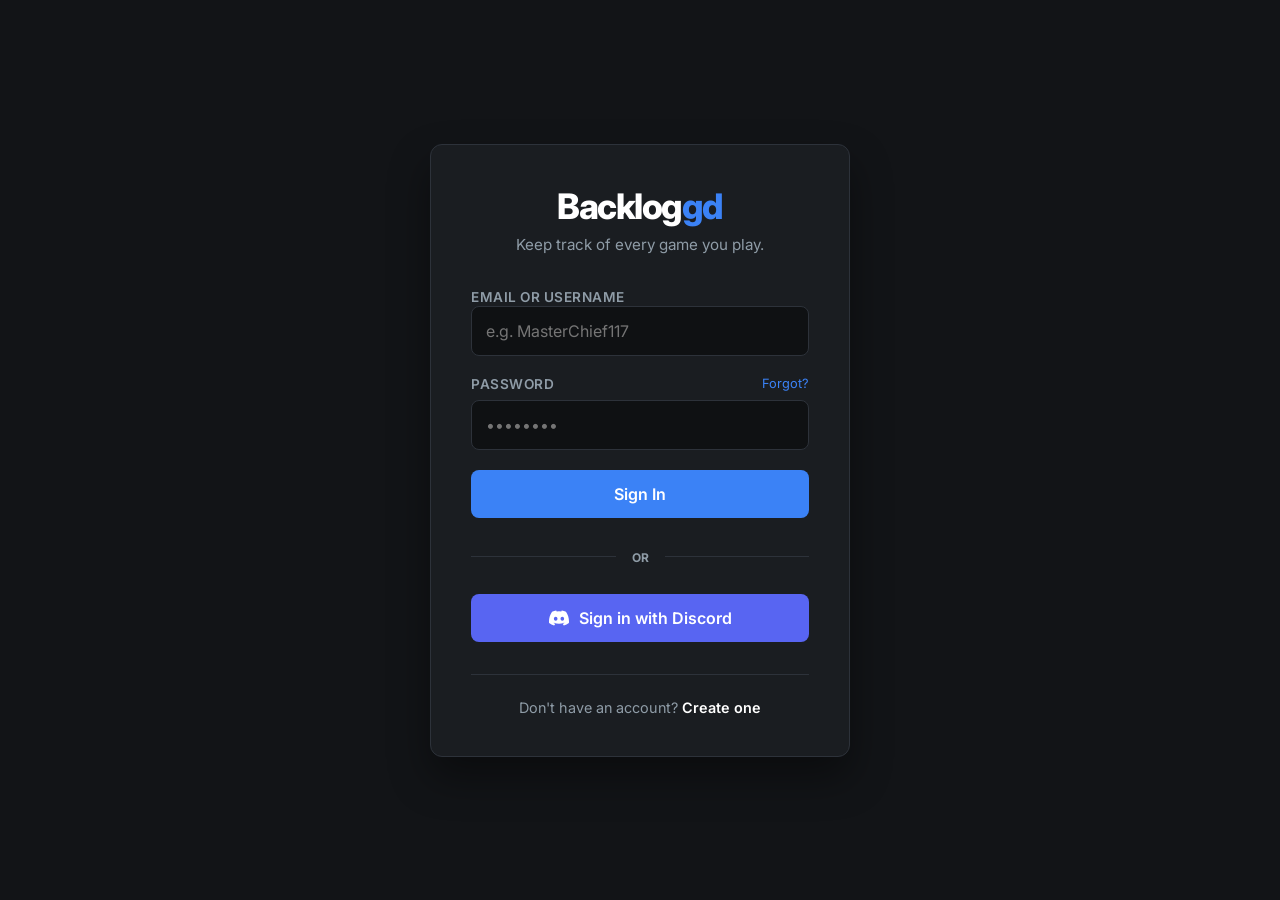
==== BacklogDotNet/BacklogDotNetUI.html @ 1031c8c7 "created login screen and accesstoken gathering" ====
<!DOCTYPE html>
<html lang="en">
<head>
    <meta charset="UTF-8">
    <meta name="viewport" content="width=device-width, initial-scale=1.0">
    <title>Login | Backloggd Inspired</title>
    <!-- Google Fonts for that clean, modern data-app look -->
    <link href="https://fonts.googleapis.com/css2?family=Inter:wght@400;600;700&display=swap" rel="stylesheet">
    <style>
        /* CSS Variables for easy theme management */
        :root {
            --bg-body: #121417;        /* Main dark background */
            --bg-card: #1a1d21;        /* Slightly lighter card background */
            --bg-input: #0f1113;       /* Deep inset for inputs */
            --border: #2d323a;         /* Subtle borders */
            --text-primary: #ffffff;   /* Bright white headings */
            --text-secondary: #cbd4dc; /* Main readable text */
            --text-muted: #8f9ca7;     /* Dimmed hints and labels */
            --accent: #3b82f6;         /* Signature Backloggd blue */
            --accent-hover: #2563eb;
            --danger: #ef4444;
            --discord: #5865F2;
        }

        * {
            box-sizing: border-box;
            margin: 0;
            padding: 0;
        }

        body {
            background-color: var(--bg-body);
            color: var(--text-secondary);
            font-family: 'Inter', -apple-system, BlinkMacSystemFont, "Segoe UI", Roboto, sans-serif;
            display: flex;
            justify-content: center;
            align-items: center;
            min-height: 100vh;
            padding: 20px;
        }

        /* Container & Card */
        .login-view {
            width: 100%;
            max-width: 420px;
        }

        .login-card {
            background-color: var(--bg-card);
            border: 1px solid var(--border);
            border-radius: 12px;
            padding: 40px;
            box-shadow: 0 20px 40px rgba(0, 0, 0, 0.4);
        }

        /* Header / Logo Section */
        .login-header {
            text-align: center;
            margin-bottom: 32px;
        }

        .logo {
            font-size: 2.2rem;
            font-weight: 800;
            letter-spacing: -1.5px;
            color: var(--text-primary);
            text-decoration: none;
            display: block;
            margin-bottom: 8px;
        }

        .logo span {
            color: var(--accent);
        }

        .subtitle {
            font-size: 0.95rem;
            color: var(--text-muted);
            font-weight: 400;
        }

        /* Form Styling */
        .form-group {
            margin-bottom: 20px;
        }

        .label-row {
            display: flex;
            justify-content: space-between;
            align-items: center;
            margin-bottom: 8px;
        }

        label {
            font-size: 0.85rem;
            font-weight: 600;
            color: var(--text-muted);
            text-transform: uppercase;
            letter-spacing: 0.5px;
        }

        .forgot-link {
            font-size: 0.8rem;
            color: var(--accent);
            text-decoration: none;
            transition: opacity 0.2s;
        }

        .forgot-link:hover {
            text-decoration: underline;
        }

        input {
            width: 100%;
            padding: 14px;
            background-color: var(--bg-input);
            border: 1px solid var(--border);
            border-radius: 8px;
            color: var(--text-primary);
            font-size: 1rem;
            font-family: inherit;
            transition: border-color 0.2s, box-shadow 0.2s;
        }

        input:focus {
            outline: none;
            border-color: var(--accent);
            box-shadow: 0 0 0 3px rgba(59, 130, 246, 0.15);
        }

        /* Buttons */
        .btn {
            display: flex;
            align-items: center;
            justify-content: center;
            width: 100%;
            padding: 14px;
            border-radius: 8px;
            font-size: 1rem;
            font-weight: 600;
            cursor: pointer;
            transition: transform 0.1s, filter 0.2s;
            border: none;
            font-family: inherit;
        }

        .btn:active {
            transform: scale(0.98);
        }

        .btn-primary {
            background-color: var(--accent);
            color: white;
            margin-top: 10px;
        }

        .btn-primary:hover {
            filter: brightness(1.1);
        }

        .btn-discord {
            background-color: var(--discord);
            color: white;
            margin-top: 12px;
        }

        /* Divider */
        .divider {
            position: relative;
            text-align: center;
            margin: 28px 0;
        }

        .divider::before {
            content: "";
            position: absolute;
            top: 50%;
            left: 0;
            width: 100%;
            height: 1px;
            background-color: var(--border);
            z-index: 1;
        }

        .divider span {
            position: relative;
            background-color: var(--bg-card);
            padding: 0 16px;
            color: var(--text-muted);
            font-size: 0.75rem;
            font-weight: 700;
            z-index: 2;
            text-transform: uppercase;
        }

        /* Footer */
        .login-footer {
            text-align: center;
            margin-top: 32px;
            padding-top: 24px;
            border-top: 1px solid var(--border);
            font-size: 0.9rem;
            color: var(--text-muted);
        }

        .login-footer a {
            color: var(--text-primary);
            text-decoration: none;
            font-weight: 600;
        }

        .login-footer a:hover {
            color: var(--accent);
        }

        /* Responsive Tweaks */
        @media (max-width: 480px) {
            .login-card {
                padding: 30px 20px;
            }
        }
    </style>
</head>
<body>

<div class="login-view">
    <div class="login-card">

        <header class="login-header">
            <a href="#" class="logo">Backlog<span>gd</span></a>
            <p class="subtitle">Keep track of every game you play.</p>
        </header>

        <form>
            <div class="form-group">
                <label for="email">Email or Username</label>
                <input type="text" id="email" placeholder="e.g. MasterChief117" required>
            </div>

            <div class="form-group">
                <div class="label-row">
                    <label for="password">Password</label>
                    <a href="#" class="forgot-link">Forgot?</a>
                </div>
                <input type="password" id="password" placeholder="••••••••" required>
            </div>

            <button type="button" class="btn btn-primary" onclick="login()">Sign In</button>
        </form>

        <div class="divider">
            <span>OR</span>
        </div>

        <button class="btn btn-discord">
            <svg style="width:20px; height:20px; margin-right:10px;" viewBox="0 0 24 24" fill="currentColor">
                <path d="M20.317 4.37a19.791 19.791 0 0 0-4.885-1.515.074.074 0 0 0-.079.037c-.21.375-.444.864-.608 1.25a18.27 18.27 0 0 0-5.487 0 12.64 12.64 0 0 0-.617-1.25.077.077 0 0 0-.079-.037A19.736 19.736 0 0 0 3.677 4.37a.07.07 0 0 0-.032.027C.533 9.046-.32 13.58.099 18.057a.082.082 0 0 0 .031.057 19.9 19.9 0 0 0 5.993 3.03.078.078 0 0 0 .084-.028 14.09 14.09 0 0 0 1.226-1.994.076.076 0 0 0-.041-.106 13.107 13.107 0 0 1-1.872-.892.077.077 0 0 1-.008-.128 10.23 10.23 0 0 0 .372-.292.074.074 0 0 1 .077-.01c3.928 1.793 8.18 1.793 12.062 0a.074.074 0 0 1 .078.01c.12.098.246.198.373.292a.077.077 0 0 1-.006.127 12.299 12.299 0 0 1-1.873.892.077.077 0 0 0-.041.107c.36.698.772 1.362 1.225 1.993a.076.076 0 0 0 .084.028 19.839 19.839 0 0 0 6.002-3.03.077.077 0 0 0 .032-.054c.5-5.177-.838-9.674-3.549-13.66a.06.06 0 0 0-.031-.03zM8.02 15.33c-1.183 0-2.157-1.085-2.157-2.419 0-1.333.955-2.419 2.157-2.419 1.21 0 2.176 1.096 2.157 2.42 0 1.333-.956 2.418-2.157 2.418zm7.975 0c-1.183 0-2.157-1.085-2.157-2.419 0-1.333.955-2.419 2.157-2.419 1.21 0 2.176 1.096 2.157 2.42 0 1.333-.946 2.418-2.157 2.418z"/>
            </svg>
            Sign in with Discord
        </button>

        <footer class="login-footer">
            Don't have an account? <a href="#">Create one</a>
        </footer>

    </div>
</div>
<script>
    const emailInput = document.getElementById('email');
    const passwordInput = document.getElementById('password');
    let accessToken;
    function login(){
        console.log(emailInput.value);
        console.log(passwordInput.value);
        
        const sendHttpRequest = (method, url, data) => {
        const promise = new Promise((resolve, reject) => {
            const xhr = new XMLHttpRequest();
            xhr.open(method, url);

            xhr.responseType = 'json';

            xhr.setRequestHeader('Content-Type', 'application/json');

            xhr.onload = function () {
                resolve(xhr.response);
            };
            
            if (data) {
                xhr.send(JSON.stringify(data));
            }
            else {
                xhr.send();
            }
        });
        return promise;
    };

   /* const getData = () => {
        sendHttpRequest ('GET', 'http://localhost:8080/auth/login').then(response => {
            console.log(response);
        });
    };*/

        const loginResponse = sendHttpRequest('POST', 'http://localhost:8080/auth/login', {Email: emailInput.value, Password: passwordInput.value});
        loginResponse.then((result) => {
            accessToken = result.accessToken;
        })
    }
    
</script>
</body>
</html>
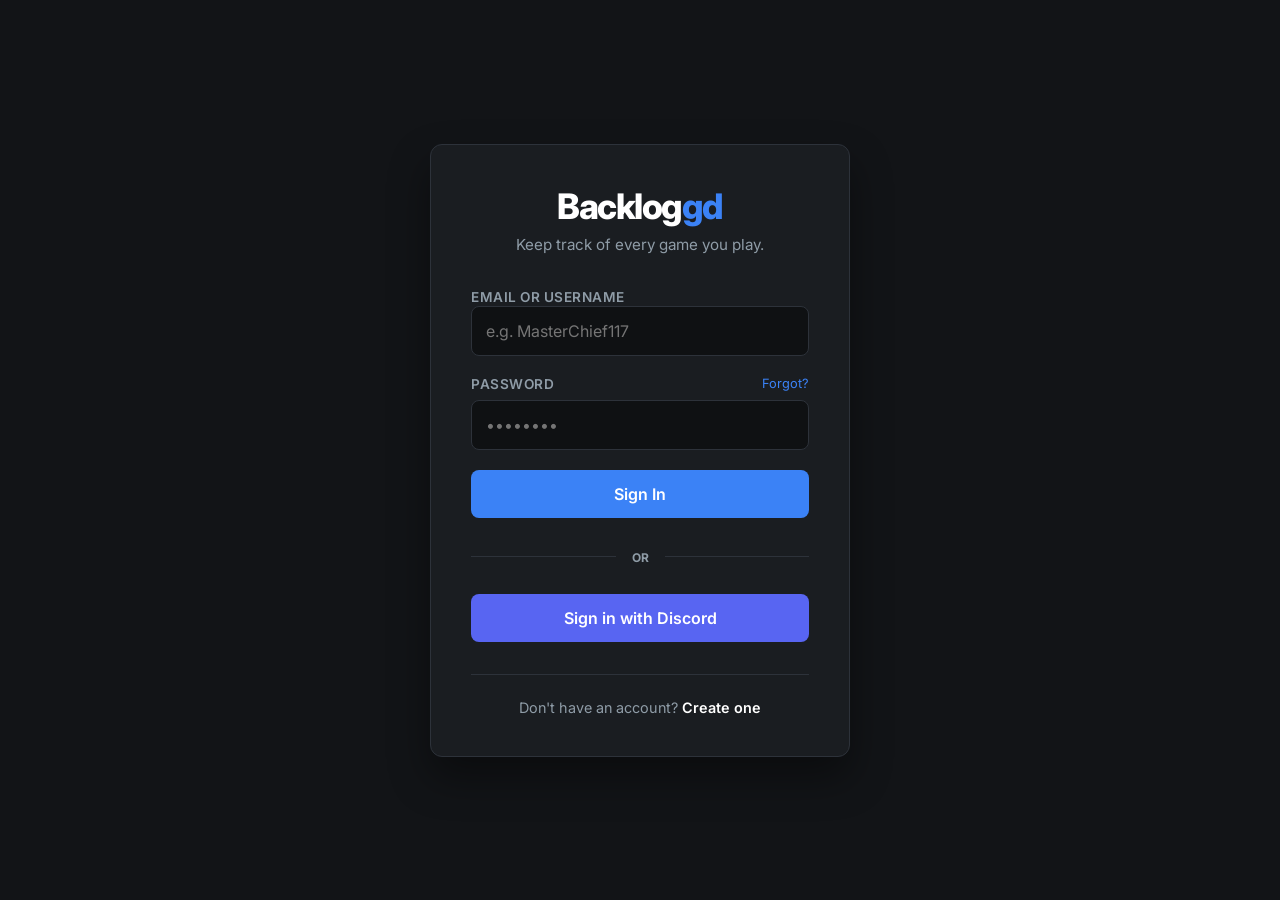
==== commit 793e0275: "created the dashboard with user login function" ====
--- a/BacklogDotNet/BacklogDotNetUI.html
+++ b/BacklogDotNet/BacklogDotNetUI.html
@@ -3,23 +3,24 @@
 <head>
     <meta charset="UTF-8">
     <meta name="viewport" content="width=device-width, initial-scale=1.0">
-    <title>Login | Backloggd Inspired</title>
-    <!-- Google Fonts for that clean, modern data-app look -->
+    <title>Dashboard | Backloggd Inspired</title>
+    <!-- Google Fonts -->
     <link href="https://fonts.googleapis.com/css2?family=Inter:wght@400;600;700&display=swap" rel="stylesheet">
     <style>
-        /* CSS Variables for easy theme management */
+        /* CSS Variables */
         :root {
-            --bg-body: #121417;        /* Main dark background */
-            --bg-card: #1a1d21;        /* Slightly lighter card background */
-            --bg-input: #0f1113;       /* Deep inset for inputs */
-            --border: #2d323a;         /* Subtle borders */
-            --text-primary: #ffffff;   /* Bright white headings */
-            --text-secondary: #cbd4dc; /* Main readable text */
-            --text-muted: #8f9ca7;     /* Dimmed hints and labels */
-            --accent: #3b82f6;         /* Signature Backloggd blue */
+            --bg-body: #121417;
+            --bg-card: #1a1d21;
+            --bg-input: #0f1113;
+            --border: #2d323a;
+            --text-primary: #ffffff;
+            --text-secondary: #cbd4dc;
+            --text-muted: #8f9ca7;
+            --accent: #3b82f6;
             --accent-hover: #2563eb;
             --danger: #ef4444;
             --discord: #5865F2;
+            --star-gold: #fbbf24;
         }
 
         * {
@@ -39,7 +40,7 @@
             padding: 20px;
         }
 
-        /* Container & Card */
+        /* --- LOGIN VIEW --- */
         .login-view {
             width: 100%;
             max-width: 420px;
@@ -53,7 +54,6 @@
             box-shadow: 0 20px 40px rgba(0, 0, 0, 0.4);
         }
 
-        /* Header / Logo Section */
         .login-header {
             text-align: center;
             margin-bottom: 32px;
@@ -69,9 +69,7 @@
             margin-bottom: 8px;
         }
 
-        .logo span {
-            color: var(--accent);
-        }
+        .logo span { color: var(--accent); }
 
         .subtitle {
             font-size: 0.95rem;
@@ -79,10 +77,7 @@
             font-weight: 400;
         }
 
-        /* Form Styling */
-        .form-group {
-            margin-bottom: 20px;
-        }
+        .form-group { margin-bottom: 20px; }
 
         .label-row {
             display: flex;
@@ -103,11 +98,6 @@
             font-size: 0.8rem;
             color: var(--accent);
             text-decoration: none;
-            transition: opacity 0.2s;
-        }
-
-        .forgot-link:hover {
-            text-decoration: underline;
         }
 
         input {
@@ -119,7 +109,6 @@
             color: var(--text-primary);
             font-size: 1rem;
             font-family: inherit;
-            transition: border-color 0.2s, box-shadow 0.2s;
         }
 
         input:focus {
@@ -128,7 +117,6 @@
             box-shadow: 0 0 0 3px rgba(59, 130, 246, 0.15);
         }
 
-        /* Buttons */
         .btn {
             display: flex;
             align-items: center;
@@ -144,27 +132,10 @@
             font-family: inherit;
         }
 
-        .btn:active {
-            transform: scale(0.98);
-        }
-
-        .btn-primary {
-            background-color: var(--accent);
-            color: white;
-            margin-top: 10px;
-        }
-
-        .btn-primary:hover {
-            filter: brightness(1.1);
-        }
-
-        .btn-discord {
-            background-color: var(--discord);
-            color: white;
-            margin-top: 12px;
-        }
-
-        /* Divider */
+        .btn:active { transform: scale(0.98); }
+        .btn-primary { background-color: var(--accent); color: white; margin-top: 10px; }
+        .btn-discord { background-color: var(--discord); color: white; margin-top: 12px; }
+
         .divider {
             position: relative;
             text-align: center;
@@ -190,10 +161,8 @@
             font-size: 0.75rem;
             font-weight: 700;
             z-index: 2;
-            text-transform: uppercase;
-        }
-
-        /* Footer */
+        }
+
         .login-footer {
             text-align: center;
             margin-top: 32px;
@@ -203,35 +172,242 @@
             color: var(--text-muted);
         }
 
-        .login-footer a {
+        .login-footer a { color: var(--text-primary); text-decoration: none; font-weight: 600; }
+
+        .hidden { display: none !important; }
+
+        @keyframes spin { to { transform: rotate(360deg); } }
+        .spinner {
+            width: 20px;
+            height: 20px;
+            border: 3px solid rgba(255, 255, 255, 0.3);
+            border-radius: 50%;
+            border-top-color: #fff;
+            animation: spin 0.8s linear infinite;
+        }
+
+        /* --- DASHBOARD VIEW --- */
+        .dashboard-view {
+            width: 100%;
+            max-width: 1200px;
+            min-height: 100vh;
+            padding: 40px 20px;
+            align-self: flex-start;
+        }
+
+        .user-profile-badge {
+            position: fixed;
+            top: 24px;
+            left: 24px;
+            background-color: var(--bg-card);
+            border: 1px solid var(--border);
+            border-radius: 12px;
+            padding: 12px 20px;
+            display: flex;
+            align-items: center;
+            gap: 15px;
+            box-shadow: 0 8px 24px rgba(0, 0, 0, 0.3);
+            z-index: 100;
+        }
+
+        .avatar-placeholder {
+            width: 40px;
+            height: 40px;
+            background-color: var(--bg-input);
+            border: 2px solid var(--accent);
+            border-radius: 50%;
+            display: flex;
+            align-items: center;
+            justify-content: center;
+            color: var(--accent);
+            font-weight: 700;
+        }
+
+        .user-info-text { display: flex; flex-direction: column; }
+        .display-username { font-weight: 700; color: var(--text-primary); font-size: 1rem; }
+        .display-fullname { color: var(--text-muted); font-size: 0.8rem; }
+
+        .logout-btn {
+            background: none;
+            border: none;
+            color: var(--danger);
+            font-size: 0.75rem;
+            font-weight: 600;
+            cursor: pointer;
+            padding: 0;
+            text-align: left;
+            margin-top: 2px;
+        }
+
+        /* Backlog Section Grid */
+        .backlog-container {
+            margin-top: 80px;
+            display: grid;
+            grid-template-columns: 1fr;
+            gap: 24px;
+        }
+
+        .backlog-card {
+            background-color: var(--bg-card);
+            border: 1px solid var(--border);
+            border-radius: 12px;
+            overflow: hidden;
+            box-shadow: 0 4px 20px rgba(0, 0, 0, 0.2);
+        }
+
+        .card-header {
+            padding: 20px 24px;
+            border-bottom: 1px solid var(--border);
+            display: flex;
+            align-items: center;
+            justify-content: space-between;
+        }
+
+        .card-title {
+            display: flex;
+            align-items: center;
+            gap: 12px;
+            font-size: 1.25rem;
+            font-weight: 700;
             color: var(--text-primary);
-            text-decoration: none;
+        }
+
+        .card-title svg {
+            color: var(--accent);
+            width: 24px;
+            height: 24px;
+        }
+
+        .card-count {
+            background-color: var(--bg-input);
+            padding: 4px 12px;
+            border-radius: 20px;
+            font-size: 0.8rem;
+            color: var(--text-muted);
             font-weight: 600;
         }
 
-        .login-footer a:hover {
-            color: var(--accent);
-        }
-
-        /* Responsive Tweaks */
-        @media (max-width: 480px) {
-            .login-card {
-                padding: 30px 20px;
-            }
+        /* Table Styling */
+        .table-responsive {
+            overflow-x: auto;
+        }
+
+        table {
+            width: 100%;
+            border-collapse: collapse;
+            text-align: left;
+        }
+
+        th {
+            padding: 16px 24px;
+            font-size: 0.75rem;
+            text-transform: uppercase;
+            letter-spacing: 1px;
+            color: var(--text-muted);
+            background-color: rgba(255, 255, 255, 0.02);
+            border-bottom: 1px solid var(--border);
+        }
+
+        td {
+            padding: 16px 24px;
+            border-bottom: 1px solid var(--border);
+            font-size: 0.95rem;
+            vertical-align: middle;
+        }
+
+        tr:last-child td { border-bottom: none; }
+
+        /* Draggable visual feedback */
+        tr[draggable="true"] {
+            cursor: grab;
+            user-select: none;
+        }
+
+        tr.dragging {
+            opacity: 0.4;
+            background-color: var(--bg-input);
+        }
+
+        tr.drag-over td {
+            border-top: 2px solid var(--accent);
+        }
+
+        tr:hover td { background-color: rgba(255, 255, 255, 0.01); }
+
+        .item-title { font-weight: 600; color: var(--text-primary); }
+        .item-meta { font-size: 0.85rem; color: var(--text-muted); }
+
+        /* Status Select Styling */
+        .status-select {
+            background-color: var(--bg-input);
+            border: 1px solid var(--border);
+            color: var(--text-secondary);
+            padding: 6px 12px;
+            border-radius: 6px;
+            font-size: 0.75rem;
+            font-weight: 700;
+            text-transform: uppercase;
+            cursor: pointer;
+            outline: none;
+            transition: border-color 0.2s;
+            appearance: none;
+            -webkit-appearance: none;
+            background-image: url("data:image/svg+xml,%3Csvg xmlns='http://www.w3.org/2000/svg' width='12' height='12' viewBox='0 0 24 24' fill='none' stroke='%238f9ca7' stroke-width='2' stroke-linecap='round' stroke-linejoin='round'%3E%3Cpath d='m6 9 6 6 6-6'/%3E%3C/svg%3E");
+            background-repeat: no-repeat;
+            background-position: right 8px center;
+            padding-right: 28px;
+        }
+
+        .status-select:focus {
+            border-color: var(--accent);
+        }
+
+        .status-select option {
+            background-color: var(--bg-card);
+            color: var(--text-secondary);
+            text-transform: uppercase;
+        }
+
+        /* Status Dynamic Colors */
+        .status-backlog-color { color: #60a5fa !important; border-color: rgba(59, 130, 246, 0.3); }
+        .status-playing-color { color: #34d399 !important; border-color: rgba(16, 185, 129, 0.3); }
+        .status-completed-color { color: #a78bfa !important; border-color: rgba(139, 92, 246, 0.3); }
+
+        /* Stars Interaction */
+        .stars {
+            color: var(--star-gold);
+            letter-spacing: 2px;
+            font-size: 1.1rem;
+            white-space: nowrap;
+        }
+
+        .star-item {
+            cursor: pointer;
+            transition: transform 0.1s;
+            display: inline-block;
+        }
+
+        .star-item:hover {
+            transform: scale(1.3);
+        }
+
+        .stars-empty { color: var(--border); }
+
+        @media (min-width: 1024px) {
+            .backlog-container { grid-template-columns: repeat(1, 1fr); }
         }
     </style>
 </head>
 <body>
 
-<div class="login-view">
+<div class="login-view" id="login-view">
     <div class="login-card">
-
         <header class="login-header">
             <a href="#" class="logo">Backlog<span>gd</span></a>
             <p class="subtitle">Keep track of every game you play.</p>
         </header>
 
-        <form>
+        <form id="loginForm">
             <div class="form-group">
                 <label for="email">Email or Username</label>
                 <input type="text" id="email" placeholder="e.g. MasterChief117" required>
@@ -245,69 +421,290 @@
                 <input type="password" id="password" placeholder="••••••••" required>
             </div>
 
-            <button type="button" class="btn btn-primary" onclick="login()">Sign In</button>
+            <button type="button" id="login-button" class="btn btn-primary" onclick="login()">Sign In</button>
         </form>
 
-        <div class="divider">
-            <span>OR</span>
-        </div>
-
-        <button class="btn btn-discord">
-            <svg style="width:20px; height:20px; margin-right:10px;" viewBox="0 0 24 24" fill="currentColor">
-                <path d="M20.317 4.37a19.791 19.791 0 0 0-4.885-1.515.074.074 0 0 0-.079.037c-.21.375-.444.864-.608 1.25a18.27 18.27 0 0 0-5.487 0 12.64 12.64 0 0 0-.617-1.25.077.077 0 0 0-.079-.037A19.736 19.736 0 0 0 3.677 4.37a.07.07 0 0 0-.032.027C.533 9.046-.32 13.58.099 18.057a.082.082 0 0 0 .031.057 19.9 19.9 0 0 0 5.993 3.03.078.078 0 0 0 .084-.028 14.09 14.09 0 0 0 1.226-1.994.076.076 0 0 0-.041-.106 13.107 13.107 0 0 1-1.872-.892.077.077 0 0 1-.008-.128 10.23 10.23 0 0 0 .372-.292.074.074 0 0 1 .077-.01c3.928 1.793 8.18 1.793 12.062 0a.074.074 0 0 1 .078.01c.12.098.246.198.373.292a.077.077 0 0 1-.006.127 12.299 12.299 0 0 1-1.873.892.077.077 0 0 0-.041.107c.36.698.772 1.362 1.225 1.993a.076.076 0 0 0 .084.028 19.839 19.839 0 0 0 6.002-3.03.077.077 0 0 0 .032-.054c.5-5.177-.838-9.674-3.549-13.66a.06.06 0 0 0-.031-.03zM8.02 15.33c-1.183 0-2.157-1.085-2.157-2.419 0-1.333.955-2.419 2.157-2.419 1.21 0 2.176 1.096 2.157 2.42 0 1.333-.956 2.418-2.157 2.418zm7.975 0c-1.183 0-2.157-1.085-2.157-2.419 0-1.333.955-2.419 2.157-2.419 1.21 0 2.176 1.096 2.157 2.42 0 1.333-.946 2.418-2.157 2.418z"/>
-            </svg>
-            Sign in with Discord
-        </button>
-
+        <div class="divider"><span>OR</span></div>
+        <button class="btn btn-discord">Sign in with Discord</button>
         <footer class="login-footer">
             Don't have an account? <a href="#">Create one</a>
         </footer>
-
     </div>
 </div>
+
+<div class="dashboard-view hidden" id="dashboardView">
+    <div class="user-profile-badge">
+        <div class="avatar-placeholder" id="userInitial">?</div>
+        <div class="user-info-text">
+            <span class="display-username" id="display-username">Loading...</span>
+            <span class="display-fullname" id="display-fullname">Please wait</span>
+            <button class="logout-btn" onclick="location.reload()">Sign Out</button>
+        </div>
+    </div>
+
+    <div class="backlog-container">
+        <!-- GAMES SECTION -->
+        <section class="backlog-card">
+            <div class="card-header">
+                <div class="card-title">
+                    <svg viewBox="0 0 24 24" fill="none" stroke="currentColor" stroke-width="2" stroke-linecap="round" stroke-linejoin="round"><path d="M6 12h.01M9 12h.01M15 12h.01M18 12h.01M4 16h16a2 2 0 0 0 2-2V6a2 2 0 0 0-2-2H4a2 2 0 0 0-2 2v8a2 2 0 0 0 2 2z"/><path d="M6 20l2-4M18 20l-2-4"/></svg>
+                    Games
+                </div>
+                <span class="card-count" id="gamesCount">0 Items</span>
+            </div>
+            <div class="table-responsive">
+                <table>
+                    <thead>
+                    <tr>
+                        <th>Title</th>
+                        <th>Platform</th>
+                        <th>Status</th>
+                        <th>Rating</th>
+                    </tr>
+                    </thead>
+                    <tbody id="gamesBody" data-type="games"></tbody>
+                </table>
+            </div>
+        </section>
+
+        <!-- MOVIES SECTION -->
+        <section class="backlog-card">
+            <div class="card-header">
+                <div class="card-title">
+                    <svg viewBox="0 0 24 24" fill="none" stroke="currentColor" stroke-width="2" stroke-linecap="round" stroke-linejoin="round"><rect x="2" y="2" width="20" height="20" rx="2.18" ry="2.18"/><line x1="7" y1="2" x2="7" y2="22"/><line x1="17" y1="2" x2="17" y2="22"/><line x1="2" y1="12" x2="22" y2="12"/><line x1="2" y1="7" x2="7" y2="7"/><line x1="2" y1="17" x2="7" y2="17"/><line x1="17" y1="17" x2="22" y2="17"/><line x1="17" y1="7" x2="22" y2="7"/></svg>
+                    Movies
+                </div>
+                <span class="card-count" id="moviesCount">0 Items</span>
+            </div>
+            <div class="table-responsive">
+                <table>
+                    <thead>
+                    <tr>
+                        <th>Title</th>
+                        <th>Platform</th>
+                        <th>Status</th>
+                        <th>Rating</th>
+                    </tr>
+                    </thead>
+                    <tbody id="moviesBody" data-type="movies"></tbody>
+                </table>
+            </div>
+        </section>
+
+        <!-- TV SHOWS SECTION -->
+        <section class="backlog-card">
+            <div class="card-header">
+                <div class="card-title">
+                    <svg viewBox="0 0 24 24" fill="none" stroke="currentColor" stroke-width="2" stroke-linecap="round" stroke-linejoin="round"><rect x="2" y="7" width="20" height="15" rx="2" ry="2"/><polyline points="17 2 12 7 7 2"/></svg>
+                    TV Shows
+                </div>
+                <span class="card-count" id="tvCount">0 Items</span>
+            </div>
+            <div class="table-responsive">
+                <table>
+                    <thead>
+                    <tr>
+                        <th>Title</th>
+                        <th>Platform</th>
+                        <th>Status</th>
+                        <th>Rating</th>
+                    </tr>
+                    </thead>
+                    <tbody id="tvBody" data-type="tv"></tbody>
+                </table>
+            </div>
+        </section>
+    </div>
+</div>
+
 <script>
+    const dashboardView = document.getElementById('dashboardView');
     const emailInput = document.getElementById('email');
     const passwordInput = document.getElementById('password');
     let accessToken;
+
+    // --- Dynamic Data Store ---
+    let backlogData = {
+        games: [
+            { id: 1, title: 'Elden Ring', sub: 'FromSoftware', meta: 'PC / PS5', status: 'playing', rating: 5 },
+            { id: 2, title: 'Hollow Knight', sub: 'Team Cherry', meta: 'Switch', status: 'completed', rating: 4 },
+            { id: 3, title: 'Baldur\'s Gate 3', sub: 'Larian Studios', meta: 'PC', status: 'backlog', rating: 0 }
+        ],
+        movies: [
+            { id: 4, title: 'Dune: Part Two', sub: 'Denis Villeneuve', meta: 'Theaters / Max', status: 'completed', rating: 5 },
+            { id: 5, title: 'Spider-Man: Across the Spider-Verse', sub: 'Joaquim Dos Santos', meta: 'Netflix / Digital', status: 'completed', rating: 5 }
+        ],
+        tv: [
+            { id: 6, title: 'The Bear', sub: 'Season 2', meta: 'Hulu / FX', status: 'backlog', rating: 0 }
+        ]
+    };
+
+    // --- State for Drag and Drop ---
+    let dragSourceElement = null;
+    let dragSourceType = null;
+    let dragSourceIndex = null;
+
+    function renderBacklog() {
+        Object.keys(backlogData).forEach(type => {
+            const container = document.getElementById(`${type}Body`);
+            const countLabel = document.getElementById(`${type}Count`);
+            const items = backlogData[type];
+
+            countLabel.innerText = `${items.length} Item${items.length !== 1 ? 's' : ''}`;
+            container.innerHTML = '';
+
+            items.forEach((item, index) => {
+                const tr = document.createElement('tr');
+                tr.draggable = true;
+                tr.dataset.index = index;
+                tr.dataset.type = type;
+
+                // Drag Events
+                tr.addEventListener('dragstart', handleDragStart);
+                tr.addEventListener('dragover', handleDragOver);
+                tr.addEventListener('dragleave', handleDragLeave);
+                tr.addEventListener('drop', handleDrop);
+                tr.addEventListener('dragend', handleDragEnd);
+
+                // Determine context-aware labels
+                const playingLabel = (type === 'games') ? 'Playing' : 'Watching';
+
+                tr.innerHTML = `
+                    <td>
+                        <div class="item-title">${item.title}</div>
+                        <div class="item-meta">${item.sub}</div>
+                    </td>
+                    <td>${item.meta}</td>
+                    <td>
+                        <select class="status-select status-${item.status}-color" 
+                                onchange="updateStatus('${type}', ${index}, this.value)">
+                            <option value="backlog" ${item.status === 'backlog' ? 'selected' : ''}>Backlog</option>
+                            <option value="playing" ${item.status === 'playing' ? 'selected' : ''}>${playingLabel}</option>
+                            <option value="completed" ${item.status === 'completed' ? 'selected' : ''}>Completed</option>
+                        </select>
+                    </td>
+                    <td class="stars">
+                        ${renderStars(type, index, item.rating)}
+                    </td>
+                `;
+                container.appendChild(tr);
+            });
+        });
+    }
+
+    function renderStars(type, itemIndex, currentRating) {
+        let starsHtml = '';
+        for (let i = 1; i <= 5; i++) {
+            const isFilled = i <= currentRating;
+            starsHtml += `
+                <span class="star-item ${isFilled ? '' : 'stars-empty'}" 
+                      onclick="updateRating('${type}', ${itemIndex}, ${i})">★</span>`;
+        }
+        return starsHtml;
+    }
+
+    window.updateRating = (type, index, newRating) => {
+        backlogData[type][index].rating = newRating;
+        renderBacklog();
+    };
+
+    window.updateStatus = (type, index, newStatus) => {
+        backlogData[type][index].status = newStatus;
+        renderBacklog();
+    };
+
+    // --- Drag & Drop Handlers ---
+    function handleDragStart(e) {
+        dragSourceElement = this;
+        dragSourceType = this.dataset.type;
+        dragSourceIndex = parseInt(this.dataset.index);
+
+        this.classList.add('dragging');
+        e.dataTransfer.effectAllowed = 'move';
+        e.dataTransfer.setData('text/plain', dragSourceIndex);
+    }
+
+    function handleDragOver(e) {
+        if (e.preventDefault) e.preventDefault();
+        if (this.dataset.type === dragSourceType) {
+            this.classList.add('drag-over');
+        }
+        return false;
+    }
+
+    function handleDragLeave() {
+        this.classList.remove('drag-over');
+    }
+
+    function handleDrop(e) {
+        if (e.stopPropagation) e.stopPropagation();
+
+        const targetType = this.dataset.type;
+        const targetIndex = parseInt(this.dataset.index);
+
+        if (dragSourceType === targetType && dragSourceIndex !== targetIndex) {
+            const list = backlogData[targetType];
+            const movedItem = list.splice(dragSourceIndex, 1)[0];
+            list.splice(targetIndex, 0, movedItem);
+            renderBacklog();
+        }
+
+        this.classList.remove('drag-over');
+        return false;
+    }
+
+    function handleDragEnd() {
+        this.classList.remove('dragging');
+        document.querySelectorAll('.drag-over').forEach(el => el.classList.remove('drag-over'));
+    }
+
     function login(){
-        console.log(emailInput.value);
-        console.log(passwordInput.value);
-        
+        const loginButton = document.getElementById('login-button');
+        loginButton.innerHTML = '<span class="spinner"></span>';
+
         const sendHttpRequest = (method, url, data) => {
-        const promise = new Promise((resolve, reject) => {
-            const xhr = new XMLHttpRequest();
-            xhr.open(method, url);
-
-            xhr.responseType = 'json';
-
-            xhr.setRequestHeader('Content-Type', 'application/json');
-
-            xhr.onload = function () {
-                resolve(xhr.response);
-            };
-            
-            if (data) {
-                xhr.send(JSON.stringify(data));
-            }
-            else {
-                xhr.send();
-            }
+            return new Promise((resolve, reject) => {
+                const xhr = new XMLHttpRequest();
+                xhr.open(method, url);
+                xhr.responseType = 'json';
+                xhr.setRequestHeader('Content-Type', 'application/json');
+                if(accessToken) xhr.setRequestHeader('Authorization', `Bearer ${accessToken}`);
+                xhr.onload = () => resolve(xhr.response);
+                xhr.onerror = () => reject(new Error('Network Error'));
+                xhr.send(data ? JSON.stringify(data) : null);
+            });
+        };
+
+        sendHttpRequest('POST', 'http://localhost:8080/auth/login', {
+            Email: emailInput.value,
+            Password: passwordInput.value
+        }).then((result) => {
+            accessToken = result?.accessToken || "mock-token";
+            document.getElementById('login-view').classList.add('hidden');
+            dashboardView.classList.remove('hidden');
+            document.body.style.display = 'block';
+            getUserData();
+        }).catch(err => {
+            document.getElementById('login-view').classList.add('hidden');
+            dashboardView.classList.remove('hidden');
+            document.body.style.display = 'block';
+            getUserData();
         });
-        return promise;
-    };
-
-   /* const getData = () => {
-        sendHttpRequest ('GET', 'http://localhost:8080/auth/login').then(response => {
-            console.log(response);
-        });
-    };*/
-
-        const loginResponse = sendHttpRequest('POST', 'http://localhost:8080/auth/login', {Email: emailInput.value, Password: passwordInput.value});
-        loginResponse.then((result) => {
-            accessToken = result.accessToken;
-        })
+
+        function getUserData(){
+            sendHttpRequest('GET', 'http://localhost:8080/auth/me').then((result) => {
+                const user = result || { username: "MasterChief117", firstName: "John", lastName: "117" };
+                document.getElementById('display-username').innerText = user.username;
+                document.getElementById('display-fullname').innerText = `${user.firstName} ${user.lastName}`;
+                document.getElementById('userInitial').innerText = user.username.charAt(0).toUpperCase();
+                renderBacklog();
+            }).catch(() => {
+                document.getElementById('display-username').innerText = "Developer";
+                document.getElementById('display-fullname').innerText = "Guest User";
+                renderBacklog();
+            });
+        }
     }
-    
 </script>
 </body>
 </html>
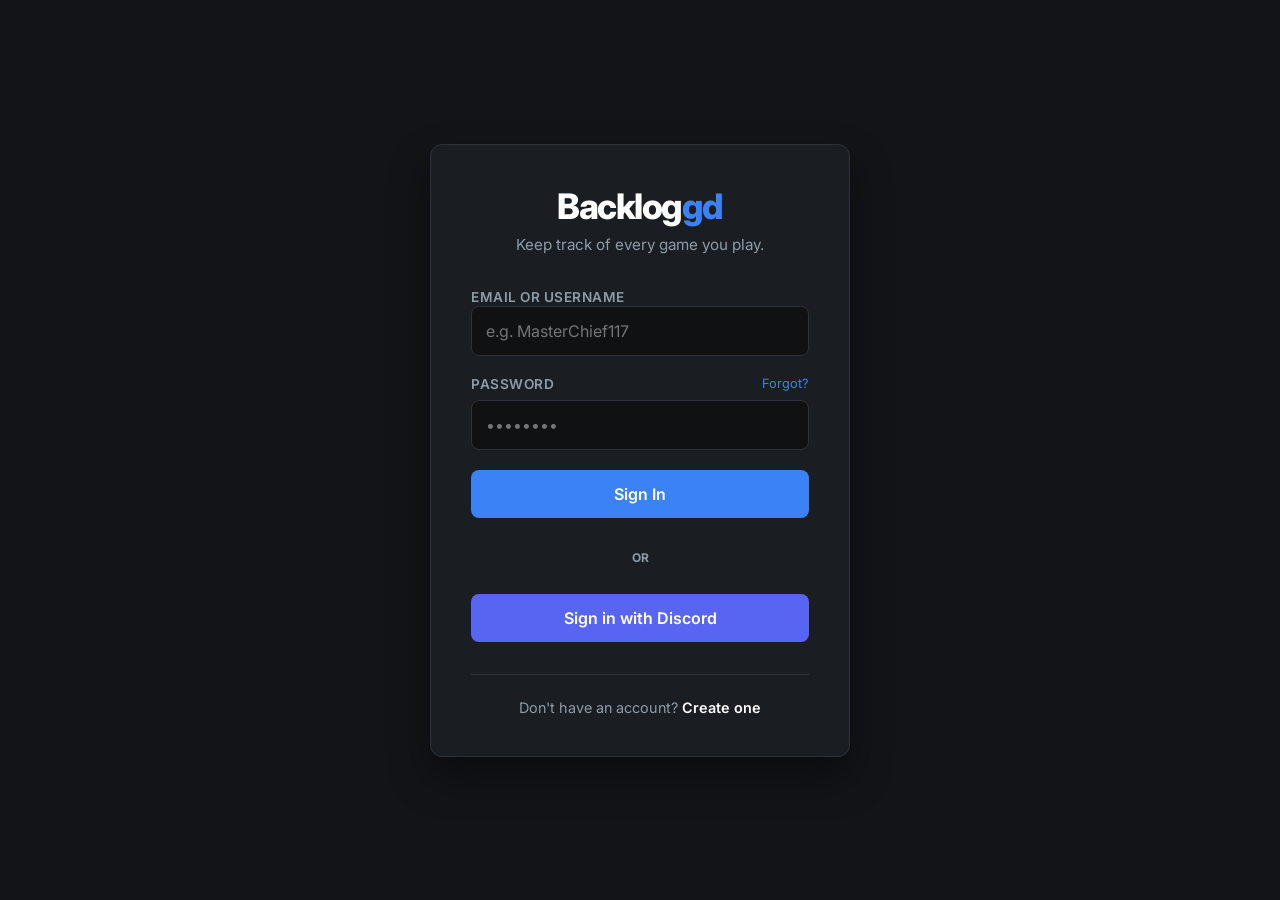
==== commit 90c6bda6: "created ordinate listing for items, formatted code" ====
--- a/BacklogDotNet/BacklogDotNetUI.html
+++ b/BacklogDotNet/BacklogDotNetUI.html
@@ -2,12 +2,12 @@
 <html lang="en">
 <head>
     <meta charset="UTF-8">
-    <meta name="viewport" content="width=device-width, initial-scale=1.0">
+    <meta content="width=device-width, initial-scale=1.0" name="viewport">
     <title>Dashboard | Backloggd Inspired</title>
-    <!-- Google Fonts -->
+    
     <link href="https://fonts.googleapis.com/css2?family=Inter:wght@400;600;700&display=swap" rel="stylesheet">
     <style>
-        /* CSS Variables */
+        
         :root {
             --bg-body: #121417;
             --bg-card: #1a1d21;
@@ -19,6 +19,7 @@
             --accent: #3b82f6;
             --accent-hover: #2563eb;
             --danger: #ef4444;
+            --success: #10b981;
             --discord: #5865F2;
             --star-gold: #fbbf24;
         }
@@ -40,7 +41,7 @@
             padding: 20px;
         }
 
-        /* --- LOGIN VIEW --- */
+       
         .login-view {
             width: 100%;
             max-width: 420px;
@@ -69,7 +70,9 @@
             margin-bottom: 8px;
         }
 
-        .logo span { color: var(--accent); }
+        .logo span {
+            color: var(--accent);
+        }
 
         .subtitle {
             font-size: 0.95rem;
@@ -77,7 +80,9 @@
             font-weight: 400;
         }
 
-        .form-group { margin-bottom: 20px; }
+        .form-group {
+            margin-bottom: 20px;
+        }
 
         .label-row {
             display: flex;
@@ -115,6 +120,14 @@
             outline: none;
             border-color: var(--accent);
             box-shadow: 0 0 0 3px rgba(59, 130, 246, 0.15);
+        }
+
+        
+        .table-input {
+            padding: 8px 12px;
+            font-size: 0.85rem;
+            width: 100%;
+            margin-bottom: 4px;
         }
 
         .btn {
@@ -132,25 +145,67 @@
             font-family: inherit;
         }
 
-        .btn:active { transform: scale(0.98); }
-        .btn-primary { background-color: var(--accent); color: white; margin-top: 10px; }
-        .btn-discord { background-color: var(--discord); color: white; margin-top: 12px; }
+        .btn:active {
+            transform: scale(0.98);
+        }
+
+        .btn-primary {
+            background-color: var(--accent);
+            color: white;
+            margin-top: 10px;
+        }
+
+        .btn-discord {
+            background-color: var(--discord);
+            color: white;
+            margin-top: 12px;
+        }
+
+        .btn-icon {
+            width: 36px;
+            height: 36px;
+            padding: 0;
+            border-radius: 50%;
+            background-color: var(--bg-input);
+            border: 1px solid var(--border);
+            color: var(--text-muted);
+            display: flex;
+            align-items: center;
+            justify-content: center;
+            transition: all 0.2s;
+            cursor: pointer;
+        }
+
+        .btn-icon:hover {
+            color: var(--accent);
+            border-color: var(--accent);
+            background-color: rgba(59, 130, 246, 0.1);
+        }
+
+        .btn-save {
+            background-color: var(--success);
+            color: white;
+            padding: 6px 12px;
+            font-size: 0.75rem;
+            width: auto;
+            display: inline-flex;
+            margin-right: 8px;
+        }
+
+        .btn-cancel {
+            background-color: transparent;
+            color: var(--text-muted);
+            padding: 6px 12px;
+            font-size: 0.75rem;
+            width: auto;
+            display: inline-flex;
+            border: 1px solid var(--border);
+        }
 
         .divider {
             position: relative;
             text-align: center;
             margin: 28px 0;
-        }
-
-        .divider::before {
-            content: "";
-            position: absolute;
-            top: 50%;
-            left: 0;
-            width: 100%;
-            height: 1px;
-            background-color: var(--border);
-            z-index: 1;
         }
 
         .divider span {
@@ -172,11 +227,22 @@
             color: var(--text-muted);
         }
 
-        .login-footer a { color: var(--text-primary); text-decoration: none; font-weight: 600; }
-
-        .hidden { display: none !important; }
-
-        @keyframes spin { to { transform: rotate(360deg); } }
+        .login-footer a {
+            color: var(--text-primary);
+            text-decoration: none;
+            font-weight: 600;
+        }
+
+        .hidden {
+            display: none !important;
+        }
+
+        @keyframes spin {
+            to {
+                transform: rotate(360deg);
+            }
+        }
+
         .spinner {
             width: 20px;
             height: 20px;
@@ -186,7 +252,7 @@
             animation: spin 0.8s linear infinite;
         }
 
-        /* --- DASHBOARD VIEW --- */
+        
         .dashboard-view {
             width: 100%;
             max-width: 1200px;
@@ -223,9 +289,21 @@
             font-weight: 700;
         }
 
-        .user-info-text { display: flex; flex-direction: column; }
-        .display-username { font-weight: 700; color: var(--text-primary); font-size: 1rem; }
-        .display-fullname { color: var(--text-muted); font-size: 0.8rem; }
+        .user-info-text {
+            display: flex;
+            flex-direction: column;
+        }
+
+        .display-username {
+            font-weight: 700;
+            color: var(--text-primary);
+            font-size: 1rem;
+        }
+
+        .display-fullname {
+            color: var(--text-muted);
+            font-size: 0.8rem;
+        }
 
         .logout-btn {
             background: none;
@@ -239,7 +317,7 @@
             margin-top: 2px;
         }
 
-        /* Backlog Section Grid */
+        
         .backlog-container {
             margin-top: 80px;
             display: grid;
@@ -278,6 +356,12 @@
             height: 24px;
         }
 
+        .header-actions {
+            display: flex;
+            align-items: center;
+            gap: 12px;
+        }
+
         .card-count {
             background-color: var(--bg-input);
             padding: 4px 12px;
@@ -287,7 +371,7 @@
             font-weight: 600;
         }
 
-        /* Table Styling */
+        
         .table-responsive {
             overflow-x: auto;
         }
@@ -315,29 +399,30 @@
             vertical-align: middle;
         }
 
-        tr:last-child td { border-bottom: none; }
-
-        /* Draggable visual feedback */
-        tr[draggable="true"] {
+        tr:last-child td {
+            border-bottom: none;
+        }
+
+        
+        tbody tr {
             cursor: grab;
-            user-select: none;
-        }
-
-        tr.dragging {
+            transition: background-color 0.2s, opacity 0.2s;
+        }
+
+        tbody tr:active {
+            cursor: grabbing;
+        }
+
+        .dragging {
             opacity: 0.4;
-            background-color: var(--bg-input);
-        }
-
-        tr.drag-over td {
-            border-top: 2px solid var(--accent);
-        }
-
-        tr:hover td { background-color: rgba(255, 255, 255, 0.01); }
-
-        .item-title { font-weight: 600; color: var(--text-primary); }
-        .item-meta { font-size: 0.85rem; color: var(--text-muted); }
-
-        /* Status Select Styling */
+            background-color: var(--bg-input) !important;
+        }
+
+        .drag-over {
+            border-top: 2px solid var(--accent) !important;
+        }
+
+        
         .status-select {
             background-color: var(--bg-input);
             border: 1px solid var(--border);
@@ -362,18 +447,21 @@
             border-color: var(--accent);
         }
 
-        .status-select option {
-            background-color: var(--bg-card);
-            color: var(--text-secondary);
-            text-transform: uppercase;
-        }
-
-        /* Status Dynamic Colors */
-        .status-backlog-color { color: #60a5fa !important; border-color: rgba(59, 130, 246, 0.3); }
-        .status-playing-color { color: #34d399 !important; border-color: rgba(16, 185, 129, 0.3); }
-        .status-completed-color { color: #a78bfa !important; border-color: rgba(139, 92, 246, 0.3); }
-
-        /* Stars Interaction */
+        .status-backlog-color {
+            color: #60a5fa !important;
+            border-color: rgba(59, 130, 246, 0.3);
+        }
+
+        .status-playing-color {
+            color: #34d399 !important;
+            border-color: rgba(16, 185, 129, 0.3);
+        }
+
+        .status-completed-color {
+            color: #a78bfa !important;
+            border-color: rgba(139, 92, 246, 0.3);
+        }
+
         .stars {
             color: var(--star-gold);
             letter-spacing: 2px;
@@ -391,10 +479,73 @@
             transform: scale(1.3);
         }
 
-        .stars-empty { color: var(--border); }
+        .stars-empty {
+            color: var(--border);
+        }
+
+        .item-title {
+            font-weight: 600;
+            color: var(--text-primary);
+        }
+
+        .item-platform {
+            font-size: 0.8rem;
+            color: var(--text-muted);
+        }
+
+        
+        .actions-cell {
+            text-align: right;
+            position: relative;
+        }
+
+        .action-dropdown {
+            position: absolute;
+            right: 24px;
+            top: 100%;
+            background-color: var(--bg-card);
+            border: 1px solid var(--border);
+            border-radius: 8px;
+            box-shadow: 0 10px 25px rgba(0, 0, 0, 0.5);
+            z-index: 50;
+            min-width: 120px;
+            display: none;
+            overflow: hidden;
+        }
+
+        .action-dropdown.show {
+            display: block;
+        }
+
+        .action-item {
+            padding: 10px 16px;
+            font-size: 0.85rem;
+            color: var(--text-secondary);
+            cursor: pointer;
+            text-align: left;
+            display: flex;
+            align-items: center;
+            gap: 10px;
+            transition: background 0.2s;
+        }
+
+        .action-item:hover {
+            background-color: rgba(255, 255, 255, 0.05);
+            color: var(--text-primary);
+        }
+
+        .action-item.delete {
+            color: var(--danger);
+        }
+
+        .action-item.delete:hover {
+            background-color: rgba(239, 68, 68, 0.1);
+        }
 
         @media (min-width: 1024px) {
-            .backlog-container { grid-template-columns: repeat(1, 1fr); }
+            .backlog-container {
+                grid-template-columns: repeat(1, 1fr);
+            }
         }
     </style>
 </head>
@@ -403,25 +554,25 @@
 <div class="login-view" id="login-view">
     <div class="login-card">
         <header class="login-header">
-            <a href="#" class="logo">Backlog<span>gd</span></a>
+            <a class="logo" href="#">Backlog<span>gd</span></a>
             <p class="subtitle">Keep track of every game you play.</p>
         </header>
 
         <form id="loginForm">
             <div class="form-group">
                 <label for="email">Email or Username</label>
-                <input type="text" id="email" placeholder="e.g. MasterChief117" required>
+                <input id="email" placeholder="e.g. MasterChief117" required type="text">
             </div>
 
             <div class="form-group">
                 <div class="label-row">
                     <label for="password">Password</label>
-                    <a href="#" class="forgot-link">Forgot?</a>
+                    <a class="forgot-link" href="#">Forgot?</a>
                 </div>
-                <input type="password" id="password" placeholder="••••••••" required>
+                <input id="password" placeholder="••••••••" required type="password">
             </div>
 
-            <button type="button" id="login-button" class="btn btn-primary" onclick="login()">Sign In</button>
+            <button class="btn btn-primary" id="login-button" onclick="login()" type="button">Sign In</button>
         </form>
 
         <div class="divider"><span>OR</span></div>
@@ -438,19 +589,31 @@
         <div class="user-info-text">
             <span class="display-username" id="display-username">Loading...</span>
             <span class="display-fullname" id="display-fullname">Please wait</span>
-            <button class="logout-btn" onclick="location.reload()">Sign Out</button>
+            <button class="logout-btn" onclick="logout()">Sign Out</button>
         </div>
     </div>
 
     <div class="backlog-container">
-        <!-- GAMES SECTION -->
-        <section class="backlog-card">
+        
+        <section class="backlog-card" id="gamesCard">
             <div class="card-header">
                 <div class="card-title">
-                    <svg viewBox="0 0 24 24" fill="none" stroke="currentColor" stroke-width="2" stroke-linecap="round" stroke-linejoin="round"><path d="M6 12h.01M9 12h.01M15 12h.01M18 12h.01M4 16h16a2 2 0 0 0 2-2V6a2 2 0 0 0-2-2H4a2 2 0 0 0-2 2v8a2 2 0 0 0 2 2z"/><path d="M6 20l2-4M18 20l-2-4"/></svg>
+                    <svg fill="none" stroke="currentColor" stroke-linecap="round" stroke-linejoin="round" stroke-width="2"
+                         viewBox="0 0 24 24">
+                        <path d="M6 12h.01M9 12h.01M15 12h.01M18 12h.01M4 16h16a2 2 0 0 0 2-2V6a2 2 0 0 0-2-2H4a2 2 0 0 0-2 2v8a2 2 0 0 0 2 2z"/>
+                        <path d="M6 20l2-4M18 20l-2-4"/>
+                    </svg>
                     Games
                 </div>
-                <span class="card-count" id="gamesCount">0 Items</span>
+                <div class="header-actions">
+                    <span class="card-count" id="gamesCount">0 Items</span>
+                    <button class="btn-icon" onclick="showAddRow('games')" title="Add Game">
+                        <svg fill="none" height="20" stroke="currentColor" stroke-width="2.5" viewBox="0 0 24 24"
+                             width="20">
+                            <path d="M12 5v14M5 12h14"/>
+                        </svg>
+                    </button>
+                </div>
             </div>
             <div class="table-responsive">
                 <table>
@@ -460,21 +623,39 @@
                         <th>Platform</th>
                         <th>Status</th>
                         <th>Rating</th>
+                        <th style="width: 60px"></th>
                     </tr>
                     </thead>
-                    <tbody id="gamesBody" data-type="games"></tbody>
+                    <tbody data-type="games" id="gamesBody"></tbody>
                 </table>
             </div>
         </section>
 
-        <!-- MOVIES SECTION -->
-        <section class="backlog-card">
+        <section class="backlog-card" id="moviesCard">
             <div class="card-header">
                 <div class="card-title">
-                    <svg viewBox="0 0 24 24" fill="none" stroke="currentColor" stroke-width="2" stroke-linecap="round" stroke-linejoin="round"><rect x="2" y="2" width="20" height="20" rx="2.18" ry="2.18"/><line x1="7" y1="2" x2="7" y2="22"/><line x1="17" y1="2" x2="17" y2="22"/><line x1="2" y1="12" x2="22" y2="12"/><line x1="2" y1="7" x2="7" y2="7"/><line x1="2" y1="17" x2="7" y2="17"/><line x1="17" y1="17" x2="22" y2="17"/><line x1="17" y1="7" x2="22" y2="7"/></svg>
+                    <svg fill="none" stroke="currentColor" stroke-linecap="round" stroke-linejoin="round" stroke-width="2"
+                         viewBox="0 0 24 24">
+                        <rect height="20" rx="2.18" ry="2.18" width="20" x="2" y="2"/>
+                        <line x1="7" x2="7" y1="2" y2="22"/>
+                        <line x1="17" x2="17" y1="2" y2="22"/>
+                        <line x1="2" x2="22" y1="12" y2="12"/>
+                        <line x1="2" x2="7" y1="7" y2="7"/>
+                        <line x1="2" x2="7" y1="17" y2="17"/>
+                        <line x1="17" x2="22" y1="17" y2="17"/>
+                        <line x1="17" x2="22" y1="7" y2="7"/>
+                    </svg>
                     Movies
                 </div>
-                <span class="card-count" id="moviesCount">0 Items</span>
+                <div class="header-actions">
+                    <span class="card-count" id="moviesCount">0 Items</span>
+                    <button class="btn-icon" onclick="showAddRow('movies')" title="Add Movie">
+                        <svg fill="none" height="20" stroke="currentColor" stroke-width="2.5" viewBox="0 0 24 24"
+                             width="20">
+                            <path d="M12 5v14M5 12h14"/>
+                        </svg>
+                    </button>
+                </div>
             </div>
             <div class="table-responsive">
                 <table>
@@ -484,21 +665,33 @@
                         <th>Platform</th>
                         <th>Status</th>
                         <th>Rating</th>
+                        <th style="width: 60px"></th>
                     </tr>
                     </thead>
-                    <tbody id="moviesBody" data-type="movies"></tbody>
+                    <tbody data-type="movies" id="moviesBody"></tbody>
                 </table>
             </div>
         </section>
 
-        <!-- TV SHOWS SECTION -->
-        <section class="backlog-card">
+        <section class="backlog-card" id="tvCard">
             <div class="card-header">
                 <div class="card-title">
-                    <svg viewBox="0 0 24 24" fill="none" stroke="currentColor" stroke-width="2" stroke-linecap="round" stroke-linejoin="round"><rect x="2" y="7" width="20" height="15" rx="2" ry="2"/><polyline points="17 2 12 7 7 2"/></svg>
+                    <svg fill="none" stroke="currentColor" stroke-linecap="round" stroke-linejoin="round" stroke-width="2"
+                         viewBox="0 0 24 24">
+                        <rect height="15" rx="2" ry="2" width="20" x="2" y="7"/>
+                        <polyline points="17 2 12 7 7 2"/>
+                    </svg>
                     TV Shows
                 </div>
-                <span class="card-count" id="tvCount">0 Items</span>
+                <div class="header-actions">
+                    <span class="card-count" id="tvCount">0 Items</span>
+                    <button class="btn-icon" onclick="showAddRow('tv')" title="Add Show">
+                        <svg fill="none" height="20" stroke="currentColor" stroke-width="2.5" viewBox="0 0 24 24"
+                             width="20">
+                            <path d="M12 5v14M5 12h14"/>
+                        </svg>
+                    </button>
+                </div>
             </div>
             <div class="table-responsive">
                 <table>
@@ -508,9 +701,10 @@
                         <th>Platform</th>
                         <th>Status</th>
                         <th>Rating</th>
+                        <th style="width: 60px"></th>
                     </tr>
                     </thead>
-                    <tbody id="tvBody" data-type="tv"></tbody>
+                    <tbody data-type="tv" id="tvBody"></tbody>
                 </table>
             </div>
         </section>
@@ -522,33 +716,51 @@
     const emailInput = document.getElementById('email');
     const passwordInput = document.getElementById('password');
     let accessToken;
-
-    // --- Dynamic Data Store ---
-    let backlogData = {
-        games: [
-            { id: 1, title: 'Elden Ring', sub: 'FromSoftware', meta: 'PC / PS5', status: 'playing', rating: 5 },
-            { id: 2, title: 'Hollow Knight', sub: 'Team Cherry', meta: 'Switch', status: 'completed', rating: 4 },
-            { id: 3, title: 'Baldur\'s Gate 3', sub: 'Larian Studios', meta: 'PC', status: 'backlog', rating: 0 }
-        ],
-        movies: [
-            { id: 4, title: 'Dune: Part Two', sub: 'Denis Villeneuve', meta: 'Theaters / Max', status: 'completed', rating: 5 },
-            { id: 5, title: 'Spider-Man: Across the Spider-Verse', sub: 'Joaquim Dos Santos', meta: 'Netflix / Digital', status: 'completed', rating: 5 }
-        ],
-        tv: [
-            { id: 6, title: 'The Bear', sub: 'Season 2', meta: 'Hulu / FX', status: 'backlog', rating: 0 }
-        ]
-    };
-
-    // --- State for Drag and Drop ---
-    let dragSourceElement = null;
-    let dragSourceType = null;
-    let dragSourceIndex = null;
+    let transformedData = {games: [], movies: [], tv: []};
+    let activeDropdown = null;
+    let draggedItemInfo = null; 
+
+    if (window.localStorage.getItem('accessToken')) {
+        accessToken = window.localStorage.getItem('accessToken');
+        showDashboard();
+    }
+
+    
+    window.addEventListener('click', (e) => {
+        if (!e.target.closest('.actions-cell') && activeDropdown) {
+            activeDropdown.classList.remove('show');
+            activeDropdown = null;
+        }
+    });
+
+    function getBacklog() {
+        sendHttpRequest('GET', 'http://localhost:8080/items').then((backlogData) => {
+            const data = Array.isArray(backlogData) ? backlogData : [];
+            transformedData = data.reduce((acc, cur) => {
+                if (!(cur.mediaCategory in acc)) {
+                    acc[cur.mediaCategory] = [];
+                }
+                acc[cur.mediaCategory].push(cur);
+                return acc;
+            }, {games: [], movies: [], tv: []});
+
+            
+            Object.keys(transformedData).forEach(cat => {
+                transformedData[cat].sort((a, b) => (a.ordinate || 0) - (b.ordinate || 0));
+            });
+
+            renderBacklog();
+        });
+    }
 
     function renderBacklog() {
-        Object.keys(backlogData).forEach(type => {
-            const container = document.getElementById(`${type}Body`);
-            const countLabel = document.getElementById(`${type}Count`);
-            const items = backlogData[type];
+        ['games', 'movies', 'tv'].forEach(mediaCategory => {
+            const container = document.getElementById(`${mediaCategory}Body`);
+            const countLabel = document.getElementById(`${mediaCategory}Count`);
+            const items = transformedData[mediaCategory] || [];
+
+            
+            items.sort((a, b) => (a.ordinate || 0) - (b.ordinate || 0));
 
             countLabel.innerText = `${items.length} Item${items.length !== 1 ? 's' : ''}`;
             container.innerHTML = '';
@@ -557,34 +769,45 @@
                 const tr = document.createElement('tr');
                 tr.draggable = true;
                 tr.dataset.index = index;
-                tr.dataset.type = type;
-
-                // Drag Events
-                tr.addEventListener('dragstart', handleDragStart);
-                tr.addEventListener('dragover', handleDragOver);
-                tr.addEventListener('dragleave', handleDragLeave);
-                tr.addEventListener('drop', handleDrop);
-                tr.addEventListener('dragend', handleDragEnd);
-
-                // Determine context-aware labels
-                const playingLabel = (type === 'games') ? 'Playing' : 'Watching';
-
+                tr.dataset.category = mediaCategory;
+
+                
+                tr.ondragstart = (e) => handleDragStart(e, mediaCategory, index);
+                tr.ondragover = (e) => handleDragOver(e);
+                tr.ondragleave = (e) => handleDragLeave(e);
+                tr.ondrop = (e) => handleDrop(e, mediaCategory, index);
+                tr.ondragend = (e) => handleDragEnd(e);
+
+                const playingLabel = (mediaCategory === 'games') ? 'Playing' : 'Watching';
                 tr.innerHTML = `
+                    <td><div class="item-title">${item.title}</div><div class="item-platform">${item.production}</div></td>
+                    <td>${item.platform}</td>
                     <td>
-                        <div class="item-title">${item.title}</div>
-                        <div class="item-meta">${item.sub}</div>
-                    </td>
-                    <td>${item.meta}</td>
-                    <td>
-                        <select class="status-select status-${item.status}-color" 
-                                onchange="updateStatus('${type}', ${index}, this.value)">
+                        <select class="status-select status-${item.status}-color" onchange="updateStatus('${mediaCategory}', ${index}, this.value)">
                             <option value="backlog" ${item.status === 'backlog' ? 'selected' : ''}>Backlog</option>
                             <option value="playing" ${item.status === 'playing' ? 'selected' : ''}>${playingLabel}</option>
                             <option value="completed" ${item.status === 'completed' ? 'selected' : ''}>Completed</option>
                         </select>
                     </td>
-                    <td class="stars">
-                        ${renderStars(type, index, item.rating)}
+                    <td class="stars">${renderStars(mediaCategory, index, item.rating)}</td>
+                    <td class="actions-cell">
+                        <button class="btn-icon" onclick="toggleDropdown(event, '${mediaCategory}', ${index})">
+                            <svg width="20" height="20" viewBox="0 0 24 24" fill="none" stroke="currentColor" stroke-width="2" stroke-linecap="round" stroke-linejoin="round">
+                                <line x1="4" y1="12" x2="20" y2="12"></line>
+                                <line x1="4" y1="6" x2="20" y2="6"></line>
+                                <line x1="4" y1="18" x2="20" y2="18"></line>
+                            </svg>
+                        </button>
+                        <div class="action-dropdown" id="dropdown-${mediaCategory}-${index}">
+                            <div class="action-item" onclick="startEditItem('${mediaCategory}', ${index})">
+                                <svg width="14" height="14" viewBox="0 0 24 24" fill="none" stroke="currentColor" stroke-width="2"><path d="M11 4H4a2 2 0 0 0-2 2v14a2 2 0 0 0 2 2h14a2 2 0 0 0 2-2v-7"/><path d="M18.5 2.5a2.121 2.121 0 0 1 3 3L12 15l-4 1 1-4 9.5-9.5z"/></svg>
+                                Edit
+                            </div>
+                            <div class="action-item delete" onclick="deleteItem('${mediaCategory}', ${index})">
+                                <svg width="14" height="14" viewBox="0 0 24 24" fill="none" stroke="currentColor" stroke-width="2"><polyline points="3 6 5 6 21 6"/><path d="M19 6v14a2 2 0 0 1-2 2H7a2 2 0 0 1-2-2V6m3 0V4a2 2 0 0 1 2-2h4a2 2 0 0 1 2 2v2"/></svg>
+                                Delete
+                            </div>
+                        </div>
                     </td>
                 `;
                 container.appendChild(tr);
@@ -592,118 +815,289 @@
         });
     }
 
+    
+
+    function handleDragStart(e, category, index) {
+        draggedItemInfo = {category, index};
+        e.target.classList.add('dragging');
+        
+        e.dataTransfer.effectAllowed = 'move';
+        e.dataTransfer.setData('text/plain', index);
+    }
+
+    function handleDragOver(e) {
+        e.preventDefault();
+        e.dataTransfer.dropEffect = 'move';
+        const tr = e.target.closest('tr');
+        if (tr && !tr.classList.contains('dragging')) {
+            tr.classList.add('drag-over');
+        }
+    }
+
+    function handleDragLeave(e) {
+        const tr = e.target.closest('tr');
+        if (tr) {
+            tr.classList.remove('drag-over');
+        }
+    }
+
+    function handleDragEnd(e) {
+        e.target.classList.remove('dragging');
+        
+        document.querySelectorAll('.drag-over').forEach(el => el.classList.remove('drag-over'));
+    }
+
+    function handleDrop(e, category, targetIndex) {
+        e.preventDefault();
+        const tr = e.target.closest('tr');
+        if (tr) tr.classList.remove('drag-over');
+
+        if (!draggedItemInfo || draggedItemInfo.category !== category) return;
+
+        const sourceIndex = draggedItemInfo.index;
+        if (sourceIndex === targetIndex) return;
+
+        
+        const list = transformedData[category];
+        const [movedItem] = list.splice(sourceIndex, 1);
+        list.splice(targetIndex, 0, movedItem);
+
+        
+        list.forEach((item, idx) => {
+            item.ordinate = idx;
+        });
+
+        
+        Promise.all(list.map(item =>
+            sendHttpRequest('PUT', `http://localhost:8080/items/${item.id}`, item)
+        )).then(() => {
+            renderBacklog();
+        }).catch(err => {
+            console.error("Failed to persist new order:", err);
+            renderBacklog(); 
+        });
+
+        draggedItemInfo = null;
+    }
+
+    
+
+    function toggleDropdown(e, category, index) {
+        e.stopPropagation();
+        const dropdown = document.getElementById(`dropdown-${category}-${index}`);
+        if (activeDropdown && activeDropdown !== dropdown) {
+            activeDropdown.classList.remove('show');
+        }
+        dropdown.classList.toggle('show');
+        activeDropdown = dropdown.classList.contains('show') ? dropdown : null;
+    }
+
+    function showAddRow(category) {
+        const tbody = document.getElementById(`${category}Body`);
+        if (document.getElementById(`add-row-${category}`)) return;
+
+        if (activeDropdown) {
+            activeDropdown.classList.remove('show');
+            activeDropdown = null;
+        }
+
+        const playingLabel = (category === 'games') ? 'Playing' : 'Watching';
+        let platformLabel = category === 'games' ? 'Platform (e.g. PC, PS5)' : 'Streaming Service';
+        let productionLabel = category === 'games' ? 'Developer' : 'Studio/Network';
+        const tr = document.createElement('tr');
+        tr.id = `add-row-${category}`;
+        tr.style.backgroundColor = 'rgba(59, 130, 246, 0.05)';
+        tr.innerHTML = `
+            <td><input type="text" id="new-${category}-title" class="table-input" placeholder="Title"><input type="text" id="new-${category}-prod" class="table-input" style="font-size: 0.75rem" placeholder="${productionLabel}"></td>
+            <td><input type="text" id="new-${category}-platform" class="table-input" placeholder="${platformLabel}"></td>
+            <td><select id="new-${category}-status" class="status-select"><option value="backlog">Backlog</option><option value="playing">${playingLabel}</option><option value="completed">Completed</option></select></td>
+            <td colspan="2"><button class="btn btn-save" onclick="saveNewItem('${category}')">Save</button><button class="btn btn-cancel" onclick="renderBacklog()">Cancel</button></td>
+        `;
+        tbody.prepend(tr);
+        document.getElementById(`new-${category}-title`).focus();
+    }
+
+    function startEditItem(category, index) {
+        if (activeDropdown) {
+            activeDropdown.classList.remove('show');
+            activeDropdown = null;
+        }
+
+        const item = transformedData[category][index];
+        const tbody = document.getElementById(`${category}Body`);
+        const targetRow = tbody.children[index];
+
+        const playingLabel = (category === 'games') ? 'Playing' : 'Watching';
+        let platformLabel = category === 'games' ? 'Platform' : 'Streaming Service';
+        let productionLabel = category === 'games' ? 'Developer' : 'Studio/Network';
+
+        targetRow.style.backgroundColor = 'rgba(59, 130, 246, 0.05)';
+        targetRow.draggable = false; 
+        targetRow.innerHTML = `
+            <td><input type="text" id="edit-${category}-title" class="table-input" value="${item.title}"><input type="text" id="edit-${category}-prod" class="table-input" style="font-size: 0.75rem" value="${item.production}" placeholder="${productionLabel}"></td>
+            <td><input type="text" id="edit-${category}-platform" class="table-input" value="${item.platform}" placeholder="${platformLabel}"></td>
+            <td>
+                <select id="edit-${category}-status" class="status-select">
+                    <option value="backlog" ${item.status === 'backlog' ? 'selected' : ''}>Backlog</option>
+                    <option value="playing" ${item.status === 'playing' ? 'selected' : ''}>${playingLabel}</option>
+                    <option value="completed" ${item.status === 'completed' ? 'selected' : ''}>Completed</option>
+                </select>
+            </td>
+            <td colspan="2">
+                <button class="btn btn-save" onclick="updateItem('${category}', ${index})">Update</button>
+                <button class="btn btn-cancel" onclick="renderBacklog()">Cancel</button>
+            </td>
+        `;
+        document.getElementById(`edit-${category}-title`).focus();
+    }
+
+    function updateItem(category, index) {
+        const title = document.getElementById(`edit-${category}-title`).value;
+        const production = document.getElementById(`edit-${category}-prod`).value;
+        const platform = document.getElementById(`edit-${category}-platform`).value;
+        const status = document.getElementById(`edit-${category}-status`).value;
+
+        if (!title) return;
+        updateModel({title, production, platform, status}, category, index);
+    }
+
+    function deleteItem(category, index) {
+        if (!confirm('Are you sure you want to remove this item?')) return;
+        const itemToDelete = transformedData[category][index];
+        sendHttpRequest('DELETE', 'http://localhost:8080/items/' + itemToDelete.id).then(() => {
+            transformedData[category].splice(index, 1);
+            
+            transformedData[category].forEach((item, idx) => item.ordinate = idx);
+            renderBacklog();
+        }).catch((err) => console.log(err));
+    }
+
+    function saveNewItem(category) {
+        const title = document.getElementById(`new-${category}-title`).value;
+        const production = document.getElementById(`new-${category}-prod`).value;
+        const platform = document.getElementById(`new-${category}-platform`).value;
+        const status = document.getElementById('new-' + category + '-status').value;
+        if (!title) return;
+
+        
+        const newOrdinate = 0;
+        transformedData[category].forEach(item => item.ordinate++);
+
+        const newItem = {
+            title,
+            production,
+            platform,
+            status,
+            rating: 0,
+            mediaCategory: category,
+            ordinate: newOrdinate
+        };
+        sendHttpRequest('POST', 'http://localhost:8080/items', newItem).then((res) => {
+            
+            if (res && res.id) newItem.id = res.id;
+            transformedData[category].unshift(newItem);
+            renderBacklog();
+        }).catch((err) => console.log(err));
+    }
+
     function renderStars(type, itemIndex, currentRating) {
         let starsHtml = '';
         for (let i = 1; i <= 5; i++) {
             const isFilled = i <= currentRating;
-            starsHtml += `
-                <span class="star-item ${isFilled ? '' : 'stars-empty'}" 
-                      onclick="updateRating('${type}', ${itemIndex}, ${i})">★</span>`;
+            starsHtml += `<span class="star-item ${isFilled ? '' : 'stars-empty'}" onclick="updateRating('${type}', ${itemIndex}, ${i})">★</span>`;
         }
         return starsHtml;
     }
 
-    window.updateRating = (type, index, newRating) => {
-        backlogData[type][index].rating = newRating;
-        renderBacklog();
-    };
-
-    window.updateStatus = (type, index, newStatus) => {
-        backlogData[type][index].status = newStatus;
-        renderBacklog();
-    };
-
-    // --- Drag & Drop Handlers ---
-    function handleDragStart(e) {
-        dragSourceElement = this;
-        dragSourceType = this.dataset.type;
-        dragSourceIndex = parseInt(this.dataset.index);
-
-        this.classList.add('dragging');
-        e.dataTransfer.effectAllowed = 'move';
-        e.dataTransfer.setData('text/plain', dragSourceIndex);
-    }
-
-    function handleDragOver(e) {
-        if (e.preventDefault) e.preventDefault();
-        if (this.dataset.type === dragSourceType) {
-            this.classList.add('drag-over');
-        }
-        return false;
-    }
-
-    function handleDragLeave() {
-        this.classList.remove('drag-over');
-    }
-
-    function handleDrop(e) {
-        if (e.stopPropagation) e.stopPropagation();
-
-        const targetType = this.dataset.type;
-        const targetIndex = parseInt(this.dataset.index);
-
-        if (dragSourceType === targetType && dragSourceIndex !== targetIndex) {
-            const list = backlogData[targetType];
-            const movedItem = list.splice(dragSourceIndex, 1)[0];
-            list.splice(targetIndex, 0, movedItem);
-            renderBacklog();
-        }
-
-        this.classList.remove('drag-over');
-        return false;
-    }
-
-    function handleDragEnd() {
-        this.classList.remove('dragging');
-        document.querySelectorAll('.drag-over').forEach(el => el.classList.remove('drag-over'));
-    }
-
-    function login(){
+    function updateRating(category, index, newRating) {
+        if (transformedData[category] && transformedData[category][index]) {
+            updateModel({rating: newRating}, category, index);
+        }
+    }
+
+    function updateStatus(category, index, newStatus) {
+        if (transformedData[category] && transformedData[category][index]) {
+            updateModel({status: newStatus}, category, index);
+        }
+    }
+
+    function login() {
         const loginButton = document.getElementById('login-button');
         loginButton.innerHTML = '<span class="spinner"></span>';
-
-        const sendHttpRequest = (method, url, data) => {
-            return new Promise((resolve, reject) => {
-                const xhr = new XMLHttpRequest();
-                xhr.open(method, url);
-                xhr.responseType = 'json';
-                xhr.setRequestHeader('Content-Type', 'application/json');
-                if(accessToken) xhr.setRequestHeader('Authorization', `Bearer ${accessToken}`);
-                xhr.onload = () => resolve(xhr.response);
-                xhr.onerror = () => reject(new Error('Network Error'));
-                xhr.send(data ? JSON.stringify(data) : null);
-            });
-        };
-
         sendHttpRequest('POST', 'http://localhost:8080/auth/login', {
             Email: emailInput.value,
             Password: passwordInput.value
         }).then((result) => {
             accessToken = result?.accessToken || "mock-token";
-            document.getElementById('login-view').classList.add('hidden');
-            dashboardView.classList.remove('hidden');
-            document.body.style.display = 'block';
-            getUserData();
-        }).catch(err => {
-            document.getElementById('login-view').classList.add('hidden');
-            dashboardView.classList.remove('hidden');
-            document.body.style.display = 'block';
-            getUserData();
+            window.localStorage.setItem('accessToken', accessToken);
+            showDashboard();
+        }).catch(() => {
+            accessToken = "mock-token";
+            showDashboard();
         });
-
-        function getUserData(){
-            sendHttpRequest('GET', 'http://localhost:8080/auth/me').then((result) => {
-                const user = result || { username: "MasterChief117", firstName: "John", lastName: "117" };
-                document.getElementById('display-username').innerText = user.username;
-                document.getElementById('display-fullname').innerText = `${user.firstName} ${user.lastName}`;
-                document.getElementById('userInitial').innerText = user.username.charAt(0).toUpperCase();
-                renderBacklog();
-            }).catch(() => {
-                document.getElementById('display-username').innerText = "Developer";
-                document.getElementById('display-fullname').innerText = "Guest User";
-                renderBacklog();
-            });
-        }
+    }
+
+    async function logout() {
+        window.localStorage.removeItem('accessToken');
+        accessToken = null;
+        emailInput.value = '';
+        passwordInput.value = '';
+        const loginButton = document.getElementById('login-button');
+        loginButton.innerHTML = 'Sign In';
+        showLogin();
+    }
+
+    function sendHttpRequest(method, url, data) {
+        return new Promise((resolve, reject) => {
+            const xhr = new XMLHttpRequest();
+            xhr.open(method, url);
+            xhr.responseType = 'json';
+            xhr.setRequestHeader('Content-Type', 'application/json');
+            if (accessToken) xhr.setRequestHeader('Authorization', `Bearer ${accessToken}`);
+            xhr.onload = () => {
+                if (xhr.status === 401) logout();
+                resolve(xhr.response);
+            };
+            xhr.onerror = () => reject(new Error('Network Error'));
+            xhr.send(data ? JSON.stringify(data) : null);
+        });
+    }
+
+    function getUserData() {
+        sendHttpRequest('GET', 'http://localhost:8080/auth/me').then((result) => {
+            const user = result || {username: "MasterChief117", firstName: "John", lastName: "117"};
+            document.getElementById('display-username').innerText = user.username;
+            document.getElementById('display-fullname').innerText = `${user.firstName} ${user.lastName}`;
+            document.getElementById('userInitial').innerText = user.username.charAt(0).toUpperCase();
+            getBacklog();
+        });
+    }
+
+    function showDashboard() {
+        getUserData();
+        document.getElementById('login-view').classList.add('hidden');
+        dashboardView.classList.remove('hidden');
+        document.body.style.display = 'block';
+    }
+
+    function showLogin() {
+        document.getElementById('login-view').classList.remove('hidden');
+        dashboardView.classList.add('hidden');
+        document.body.style.display = 'flex';
+    }
+
+    function updateModel(updates, category, index) {
+        const updatedItem = {
+            ...transformedData[category][index],
+            ...updates,
+        };
+
+        sendHttpRequest('PUT', 'http://localhost:8080/items/' + updatedItem.id, updatedItem).then(() => {
+            transformedData[category][index] = updatedItem;
+            renderBacklog();
+        }).catch((err) => {
+            console.log(err);
+        });
     }
 </script>
 </body>
